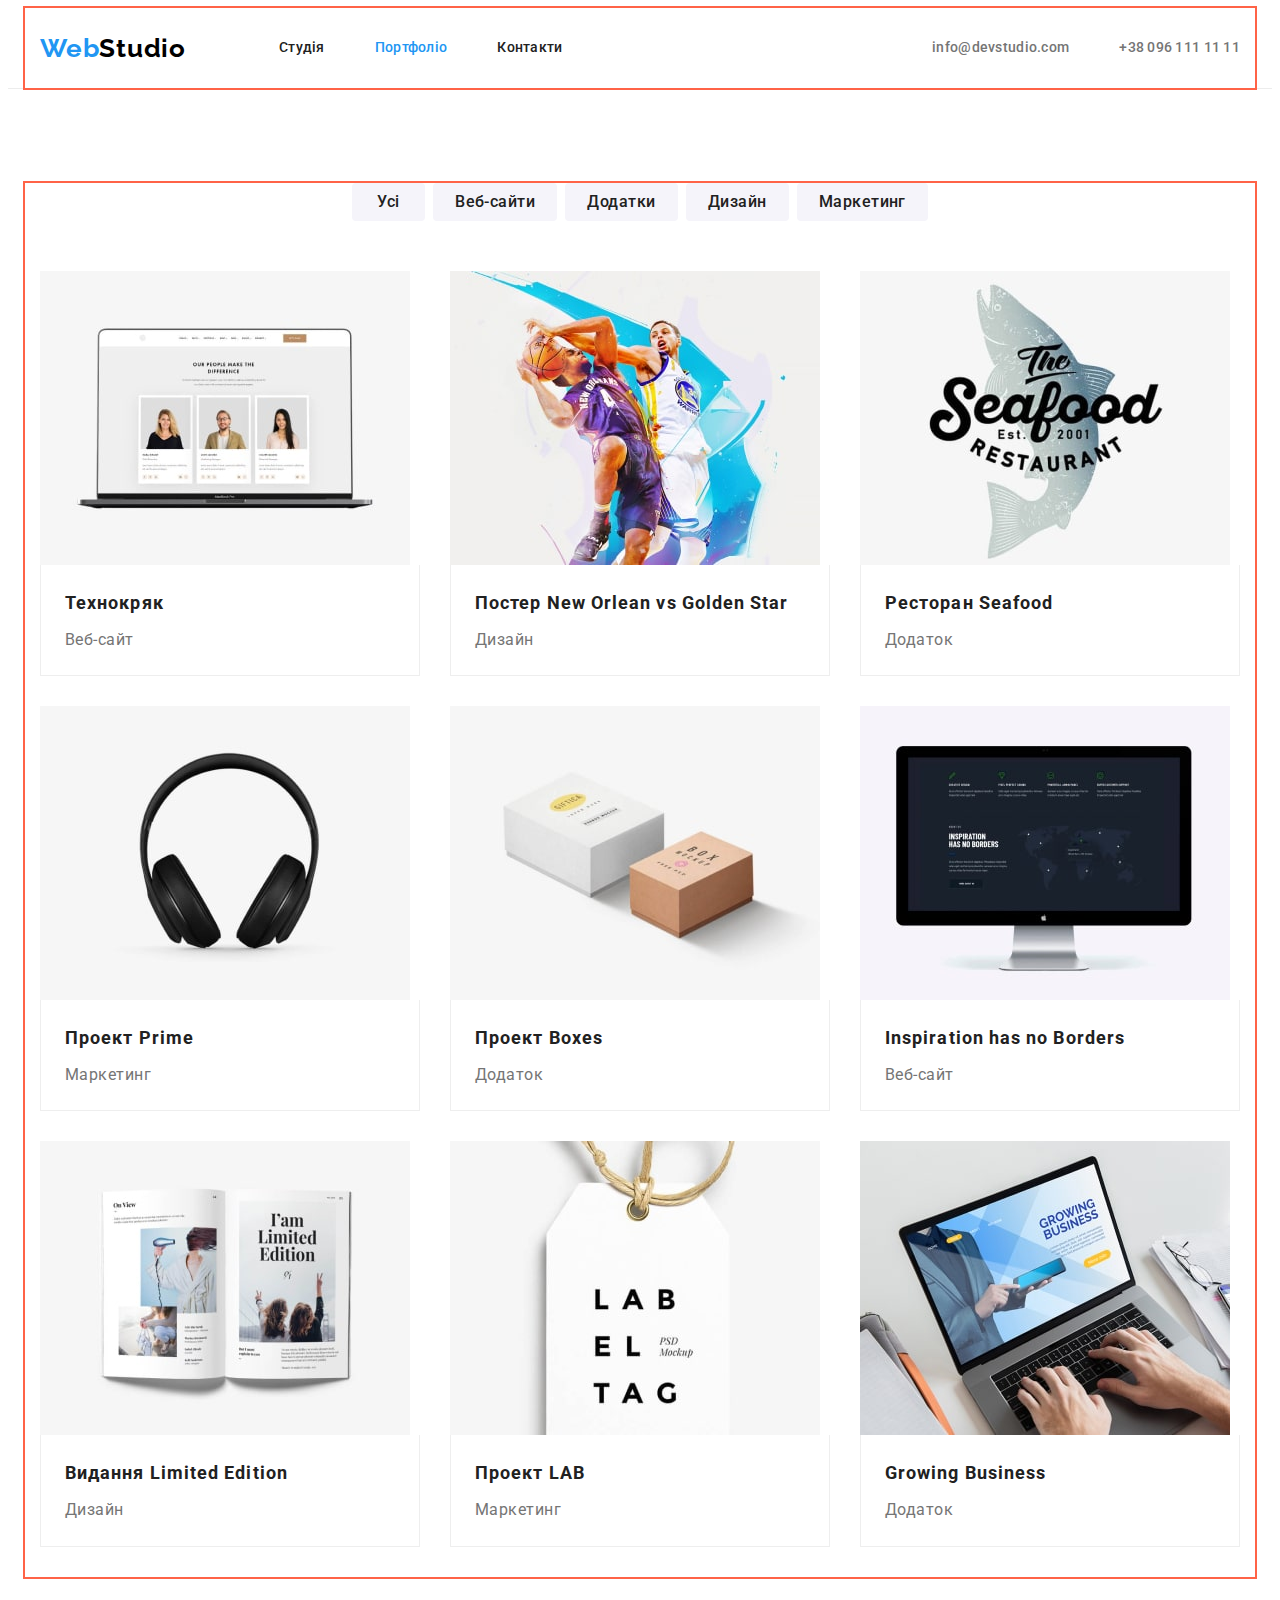
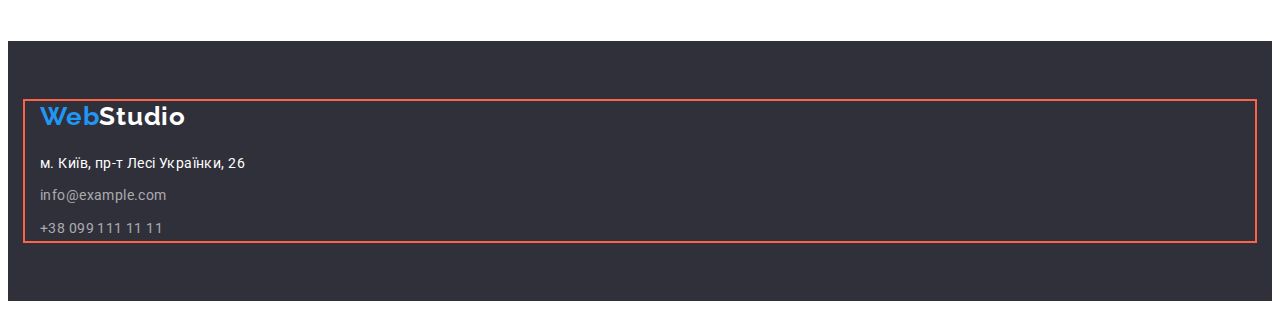
==== portfolio.html @ 920d98f0 "h_w_3" ====
<!DOCTYPE html>
<html lang="ua">
<head>
    <meta charset="UTF-8">
    <meta http-equiv="X-UA-Compatible" content="IE=edge">
    <meta name="viewport" content="width=device-width, initial-scale=1.0">
    <title>Document</title>
    <link rel="preconnect" href="https://fonts.googleapis.com">
    <link rel="preconnect" href="https://fonts.gstatic.com" crossorigin>
    <link href="https://fonts.googleapis.com/css2?family=Raleway:wght@700&family=Roboto:wght@400;500;700;900&display=swap"
        rel="stylesheet">
    <link rel="stylesheet" href="https://cdnjs.cloudflare.com/ajax/libs/modern-normalize/1.1.0/modern-normalize.min.css"
        integrity="sha512-wpPYUAdjBVSE4KJnH1VR1HeZfpl1ub8YT/NKx4PuQ5NmX2tKuGu6U/JRp5y+Y8XG2tV+wKQpNHVUX03MfMFn9Q=="
        crossorigin="anonymous" referrerpolicy="no-referrer" />
    <link rel="stylesheet" href="./css/styles.css">
</head>
<body>
    <!-- Header -->
    <header class="header">
        <div class="container main-nav">
            <a href="./index.html" lang="en" class="logo">Web<span class="header-logo">Studio</span></a>
            <nav>
                <ul class="nav list">
                    <li class="nav-item">
                        <a href="./index.html" class="nav-link">Студія</a>
                    </li>
                    <li class="nav-item">
                        <a href="./portfolio.html" class="nav-link current">Портфоліо</a>
                    </li>
                    <li class="nav-item">
                        <a href="" class="nav-link">Контакти</a>
                    </li>
                </ul>
            </nav>
            <ul class="contacts">
                <li class="contacts-list"><a href="mailto:info@devstudio.com" class="contacts-item">info@devstudio.com</a>
                </li>
                <li class="contacts-list"><a href="tel:+380961111111" class="contacts-item">+38 096 111 11 11</a></li>
            </ul>
        </div>
    </header>
    <main>
        <!-- Portfolio -->
        <section class="section">
            <div class="container">
                <h1 class="visually-hidden">Портфоліо</h1>
                <!-- Buttons -->
                <ul class="filter">
                    <li class="filter-item">
                        <button type="button" class="filter-button">Усі</button>
                    </li>
                    <li class="filter-item">
                        <button type="button" class="filter-button">Веб-сайти</button>
                    </li>
                    <li class="filter-item">
                        <button type="button" class="filter-button">Додатки</button>
                    </li>
                    <li class="filter-item">
                        <button type="button" class="filter-button">Дизайн</button>
                    </li>
                    <li class="filter-item">
                        <button type="button" class="filter-button">Маркетинг</button>
                    </li>
                </ul>
            
            <!-- Gallery -->

                <ul class="gallery">
                    <li class="gallery-item">
                        <a href="" class="gallery-link">
                            <img class="gallery-image" src="./images/img-8-min.jpg" width="370" height="294" alt="фото компютера">
                            <div class="gallery-box">
                                <h2 class="gallery-title">Технокряк</h2>
                                <p class="gallery-text">Веб-сайт</p>
                            </div>
                        </a>
                    </li>
                    <li class="gallery-item">
                        <a href="" class="gallery-link">
                            <img class="gallery-image" src="./images/img-9-min.jpg" width="370" height="294" alt="ігри баскетбола змагаються за мяч">
                            <div class="gallery-box">
                                <h2 class="gallery-title">Постер <span lang="en">New Orlean vs Golden Star</span></h2>
                                <p class="gallery-text">Дизайн</p>
                            </div>
                        </a>
                    </li>
                    <li class="gallery-item">
                        <a href="" class="gallery-link">
                            <img class="gallery-image" src="./images/img-10-min.jpg" width="370" height="294" alt="лого ресторана">
                            <div class="gallery-box">
                                <h2 class="gallery-title">Ресторан <span lang="en">Seafood</span></h2>
                                <p class="gallery-text">Додаток</p>
                            </div>
                        </a>
                    </li>
                    <li class="gallery-item">
                        <a href="" class="gallery-link">
                            <img class="gallery-image" src="./images/img-11-min.jpg" width="370" height="294" alt="навушники">
                            <div class="gallery-box">
                                <h2 class="gallery-title">Проект <span lang="en">Prime</span></h2>
                                <p class="gallery-text">Маркетинг</p>
                            </div>
                        </a>
                    </li>
                    <li class="gallery-item">
                        <a href="" class="gallery-link">
                            <img class="gallery-image" src="./images/img-12-min.jpg" width="370" height="294" alt="коробочки">
                            <div class="gallery-box">
                                <h2 class="gallery-title">Проект <span lang="en">Boxes</span></h2>
                                <p class="gallery-text">Додаток</p>
                            </div>
                        </a>
                    </li>
                    <li class="gallery-item">
                        <a href="" class="gallery-link">
                            <img class="gallery-image" src="./images/img-13-min.jpg" width="370" height="294" alt="фото екрану компютера з відкритим вебсайтом">
                            <div class="gallery-box">
                                <h2 class="gallery-title" lang="en">Inspiration has no Borders</h2>
                                <p class="gallery-text">Веб-сайт</p>
                            </div>
                        </a>
                    </li>
                    <li class="gallery-item">
                        <a href="" class="gallery-link">
                            <img class="gallery-image" src="./images/img-14-min.jpg" width="370" height="294" alt="книга">
                            <div class="gallery-box">
                                <h2 class="gallery-title">Видання <span lang="en">Limited Edition</span></h2>
                                <p class="gallery-text">Дизайн</p>
                            </div>
                        </a>
                    </li>
                    <li class="gallery-item">
                        <a href="" class="gallery-link">
                            <img class="gallery-image" src="./images/img-15-min.jpg" width="370" height="294" alt="лейбел">
                            <div class="gallery-box">
                                <h2 class="gallery-title">Проект <span lang="en">LAB</span></h2>
                                <p class="gallery-text">Маркетинг</p>
                            </div>
                        </a>
                    </li>
                    <li class="gallery-item">
                        <a href="" class="gallery-link">
                            <img class="gallery-image" src="./images/img-16-min.jpg" width="370" height="294" alt="фото компютера">
                            <div class="gallery-box">
                                <h2 class="gallery-title" lang="en">Growing Business</h2>
                                <p class="gallery-text">Додаток</p>
                            </div>
                        </a>
                    </li>
                </ul>
            </div>
            
        </section>
    </main>
    <footer class="footer">
        <div class="container">
            <a href="./index.html" lang="en" class="logo footer-link">Web<span class="footer-logo">Studio</span></a>
            <address>
                <ul class="footer-list">
                    <li class="footer-item-address"><a href="https://goo.gl/maps/n3rkYSff5Tyg9zx98"
                            rel="noopener noreferrer" class="footer-address">м. Київ, пр-т Лесі Українки, 26</a></li>
                    <li class="footer-item-mail"><a href="mailto:info@devstudio.com"
                            class="footer-contacts footer-mail">info@example.com</a></li>
                    <li><a href="tel:+380961111111" class="footer-contacts">+38 099 111 11 11</a></li>
                </ul>
            </address>
        </div>
    </footer>
</body>
</html>
---- css/styles.css ----
/* колір основного тексту: #757575 */
/* колір тексту заголовків: #212121 */
/* змінний колір тексту голубий: #2196F3 */
/* білий колір тексту додатковий:  #FFFFFF */

/* bcg колір основний: #FFFFFF */
/* bcg колір другорядний: #2F303A */
/* bcg колір команда: #F5F4FA */

:root {
  --primary-text-color: #757575;
  --title-text-color: #212121;
  --accent-color: #2196f3;
  --white-color: #ffffff;
  --black-color: #000000;
  --bcg-color-grey: #2f303a;
  --bcg-color-pink: #f5f4fa;
}

/* MAIN */
h1,
h2,
h3,
p,
ul {
  margin: 0;
}

ul {
  padding: 0;
  list-style: none;
}

a {
  text-decoration: none;
}

img {
  display: block;
}

.visually-hidden {
  position: absolute;
  width: 1px;
  height: 1px;
  margin: -1px;
  padding: 0;
  overflow: hidden;
  border: 0;
  clip: rect(0 0 0 0);
}

body {
  background-color: var(--white-color);
  color: var(--primary-text-color);

  font-family: Roboto, sans-serif;
  letter-spacing: 0.03em;
  font-size: 14px;
  line-height: 1.71;
}

.container {
  width: 1200px;
  padding: 0 15px;
  margin: 0 auto;
  outline: 2px solid tomato;
}

.section {
  padding: 94px 0;
}

/* .section-one {
  background-color: aquamarine;
}

.section-two {
  background-color: blue;
}
.section-three {
  background-color: cadetblue;
} */
/* -----------------Header----------------- */
.header {
  border-bottom: 1px solid #ececec;
}

/* Logo */
.logo {
  margin-right: 93px;

  color: var(--accent-color);

  font-family: Raleway, sans-serif;
  font-weight: 700;
  font-size: 26px;
  line-height: 1.19;
  letter-spacing: 0.03em;
}

.header-logo {
  color: var(--black-color);
}

.footer-logo {
  color: var(--white-color);
}

/* Navigation */
.main-nav {
  display: flex;
  align-items: center;
}

.nav {
  display: flex;
}

.nav-item:not(:last-child) {
  margin-right: 50px;
}

.nav-link {
  display: block;
  padding-top: 32px;
  padding-bottom: 32px;

  color: var(--title-text-color);

  font-weight: 500;
  line-height: 1.14;
  letter-spacing: 0.02em;
}

.nav-link:hover,
.nav-link:focus {
  color: var(--accent-color);
}

.current {
  color: var(--accent-color);
}

/* Contacts */

.contacts {
  display: flex;
  margin-left: auto;
}

.contacts-list:not(:last-child) {
  margin-right: 50px;
}

.contacts-item {
  color: var(--primary-text-color);

  font-weight: 500;
  line-height: 1.14;
  letter-spacing: 0.02em;
}

.contacts-item:hover,
.contacts-item:focus {
  color: var(--accent-color);
}

/* Hero */
.hero {
  padding: 200px 0;

  background-color: var(--bcg-color-grey);
  text-align: center;
}

.hero-title {
  margin-bottom: 30px;

  color: var(--white-color);

  font-weight: 900;
  font-size: 44px;
  line-height: 1.36;
  text-align: center;
  letter-spacing: 0.06em;
  text-transform: uppercase;
}

.hero-button {
  display: inline-block;
  padding: 10px 32px;
  border-radius: 4px;
  min-width: 200px;
  text-align: center;
  border: none;

  background-color: var(--accent-color);
  color: var(--white-color);

  font-weight: 700;
  font-size: 16px;
  line-height: 1.87;
  letter-spacing: 0.06em;
  font-family: inherit;

  cursor: pointer;
}

.hero-button:hover,
.hero-button:focus {
  background-color: #188ce8;
}

/* Sections */

/* Section Benefits */
.benefits-list {
  display: flex;
  margin-right: -30px;
}

.benefits-item {
  flex-basis: calc(100% / 4 - 30px);
  margin-right: 30px;
}

.benefits-title {
  margin-bottom: 10px;

  color: var(--title-text-color);

  line-height: 1.14;
  text-transform: uppercase;
  font-size: inherit;
}

.section-title {
  margin-bottom: 50px;

  color: var(--title-text-color);

  font-size: 36px;
  line-height: 1.17;
  text-align: center;
  letter-spacing: 0.03em;
}

/*  Section What we do */
.section-work {
  padding-top: 0;
}

.work {
  display: flex;
  justify-content: space-between;
}

/* Section team */
.section-team {
  background-color: var(--bcg-color-pink);
}

.team {
  display: flex;
  justify-content: space-between;
}

.team-block {
  padding-top: 30px;
  padding-bottom: 30px;
}

.team-item {
  background-color: var(--white-color);
  border-radius: 0 0 4px 4px;
  box-shadow: 0 1px 3px rgba(0, 0, 0, 0.12), 0 1px 1px rgba(0, 0, 0, 0.14),
    0 2px 1px rgba(0, 0, 0, 0.2);
}

.team-title {
  margin-bottom: 10px;

  color: var(--title-text-color);

  font-weight: 500;
  font-size: 16px;
  line-height: 1.19;
  text-align: center;
  letter-spacing: 0.03em;
}

.team-description {
  font-size: 16px;
  line-height: 1.19;
  text-align: center;
  letter-spacing: 0.03em;
}

/* Footer */
.footer {
  padding: 60px 0;

  background-color: var(--bcg-color-grey);
}

.footer-link {
  display: block;
  margin-bottom: 20px;
}

.footer-address {
  color: var(--white-color);
}

.footer-item-address,
.footer-item-mail {
  margin-bottom: 9px;
}

.footer-contacts {
  color: rgba(255, 255, 255, 0.6);
}

address {
  font-style: normal;
}

.footer-contacts:hover,
.footer-contacts:focus {
  color: var(--accent-color);
}

.footer-address,
.footer-contacts {
  display: block;
}

/* PORTFOLIO */

/* Buttons */
.filter {
  display: flex;
  justify-content: center;

  margin-bottom: 50px;
}

.filter-item:not(:last-child) {
  margin-right: 8px;
}

.filter-button {
  display: inline-block;
  padding: 6px 22px;
  border-radius: 4px;
  min-width: 73px;
  border: none;

  color: var(--title-text-color);
  background-color: var(--bcg-color-pink);

  font-weight: 500;
  font-size: 16px;
  line-height: 1.62;
  font-family: inherit;
  letter-spacing: 0.03em;

  cursor: pointer;
}

.filter-button:hover,
.filter-button:focus {
  color: var(--white-color);
  background-color: var(--accent-color);
}

/* Gallery */

.gallery {
  display: flex;
  flex-wrap: wrap;
  margin-right: -30px;
  margin-bottom: -30px;
}

.gallery-item {
  flex-basis: calc(100% / 3 - 30px);
  margin-right: 30px;
  margin-bottom: 30px;
}

/* .gallery-item:not(:nth-child(3n)) {
  margin-right: 30px;
}

.gallery-item:not(:nth-last-child(-n + 3)) {
  margin-bottom: 30px;
} */

.gallery-box {
  padding: 20px 24px;
  border-right: 1px solid #eeeeee;
  border-bottom: 1px solid #eeeeee;
  border-left: 1px solid #eeeeee;
}

.gallery-title {
  margin-bottom: 4px;

  color: var(--title-text-color);

  font-size: 18px;
  line-height: 2;
  letter-spacing: 0.06em;
}

.gallery-text {
  color: var(--primary-text-color);

  font-size: 16px;
  line-height: 1.89;
  letter-spacing: 0.03em;
}
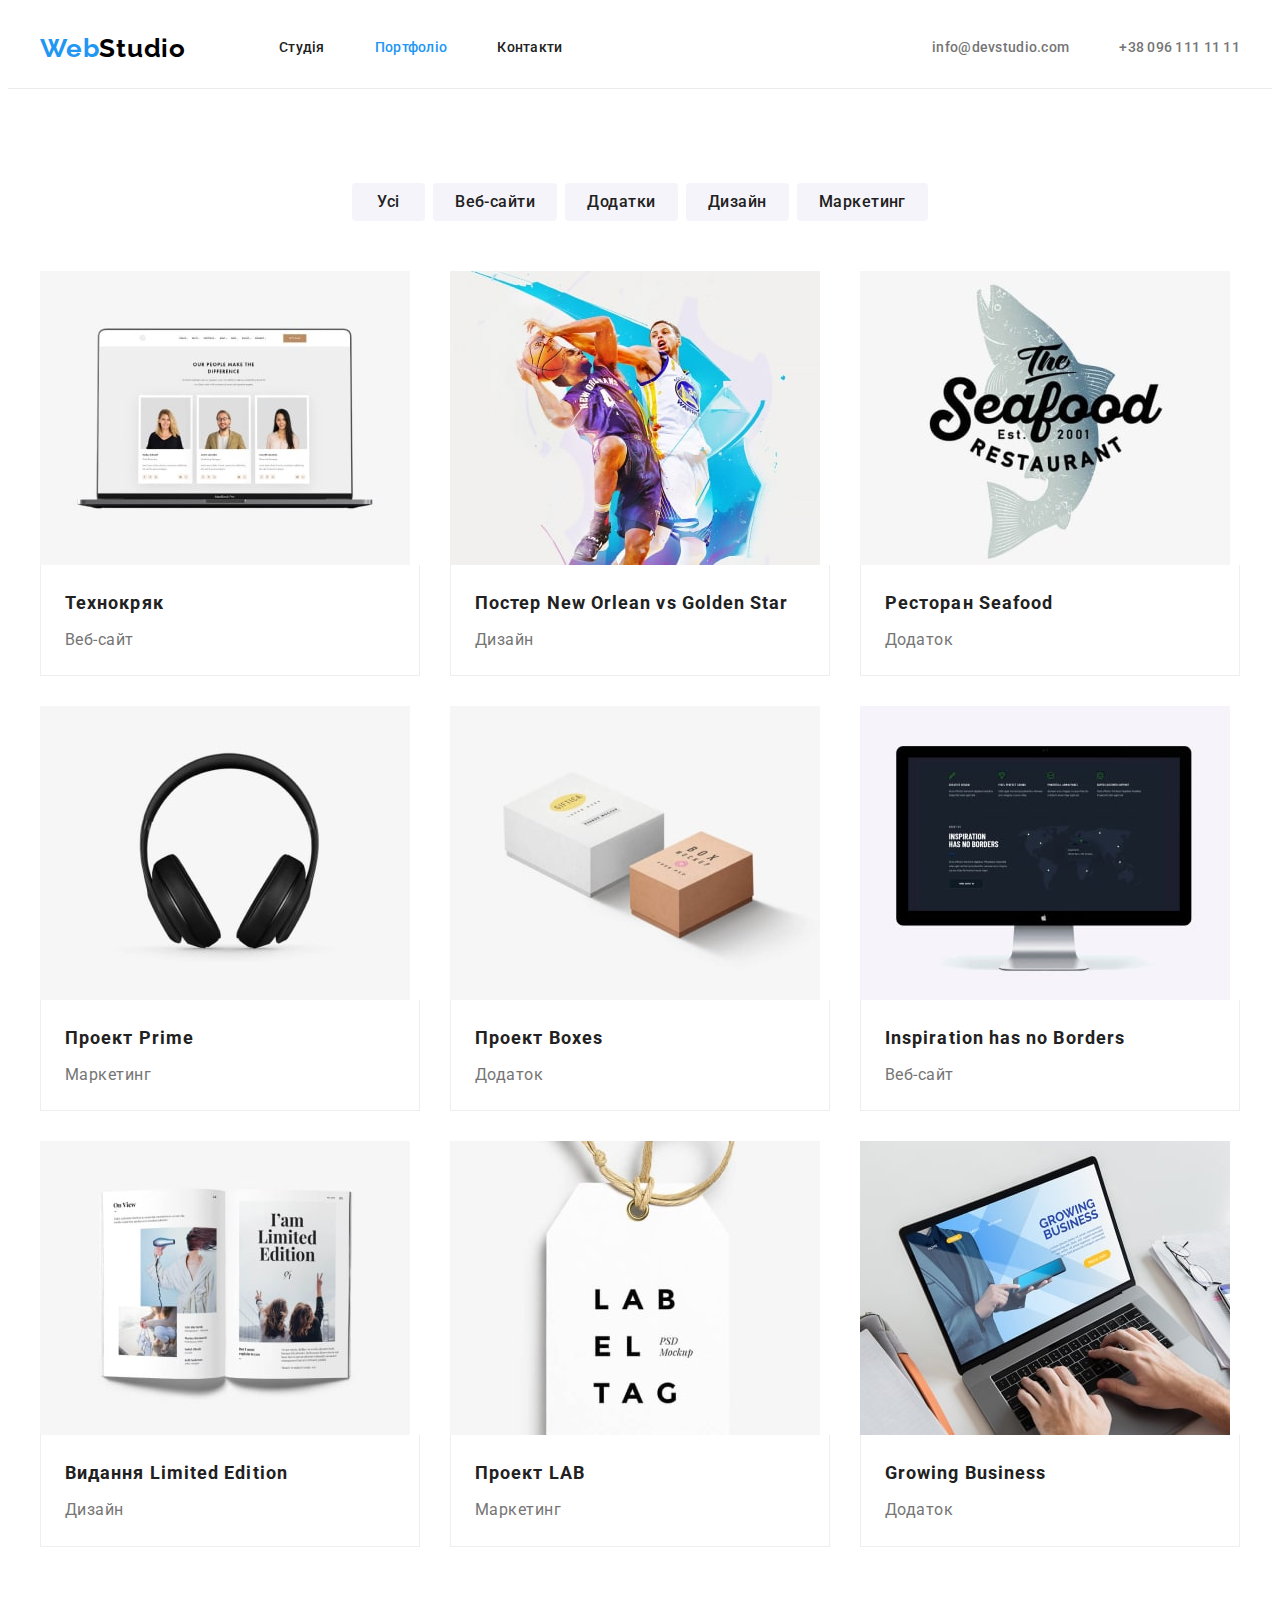
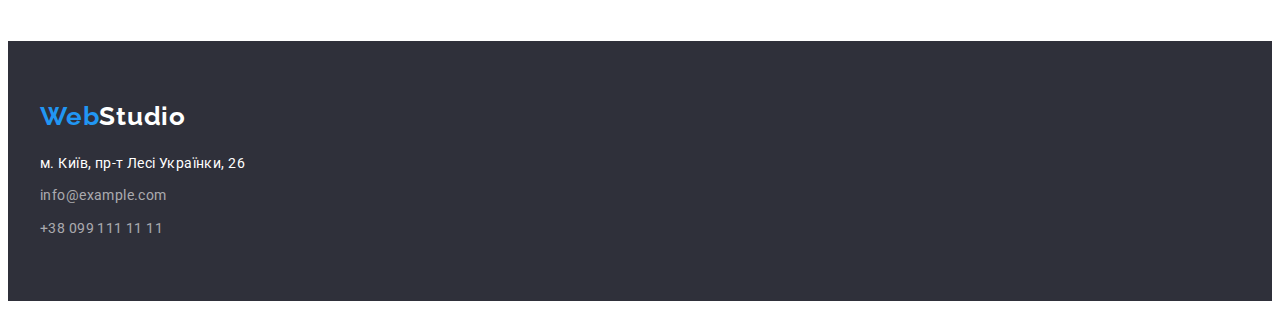
==== commit 80bde3cc: "h_w_3" ====
--- a/portfolio.html
+++ b/portfolio.html
@@ -1,5 +1,5 @@
 <!DOCTYPE html>
-<html lang="ua">
+<html lang="uk">
 <head>
     <meta charset="UTF-8">
     <meta http-equiv="X-UA-Compatible" content="IE=edge">
--- a/css/styles.css
+++ b/css/styles.css
@@ -64,7 +64,7 @@
   width: 1200px;
   padding: 0 15px;
   margin: 0 auto;
-  outline: 2px solid tomato;
+  /* outline: 2px solid tomato; */
 }
 
 .section {
